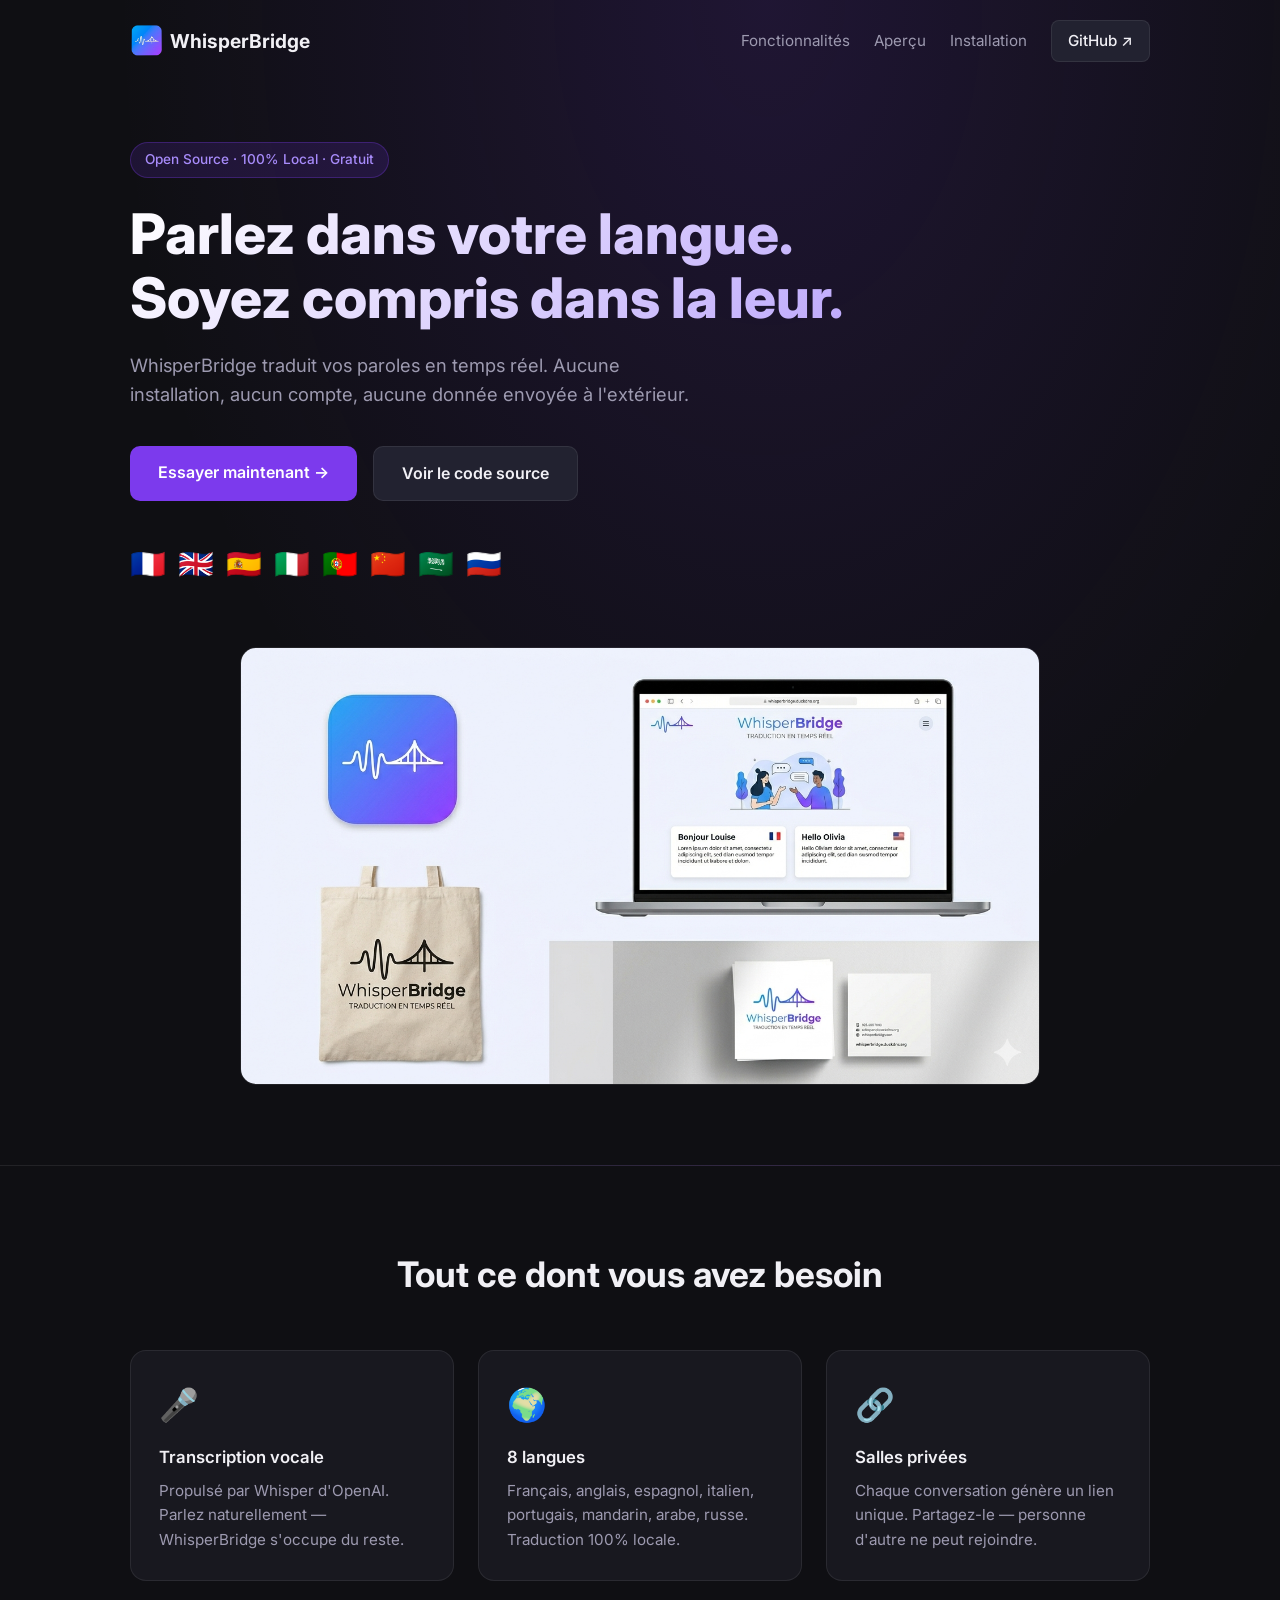
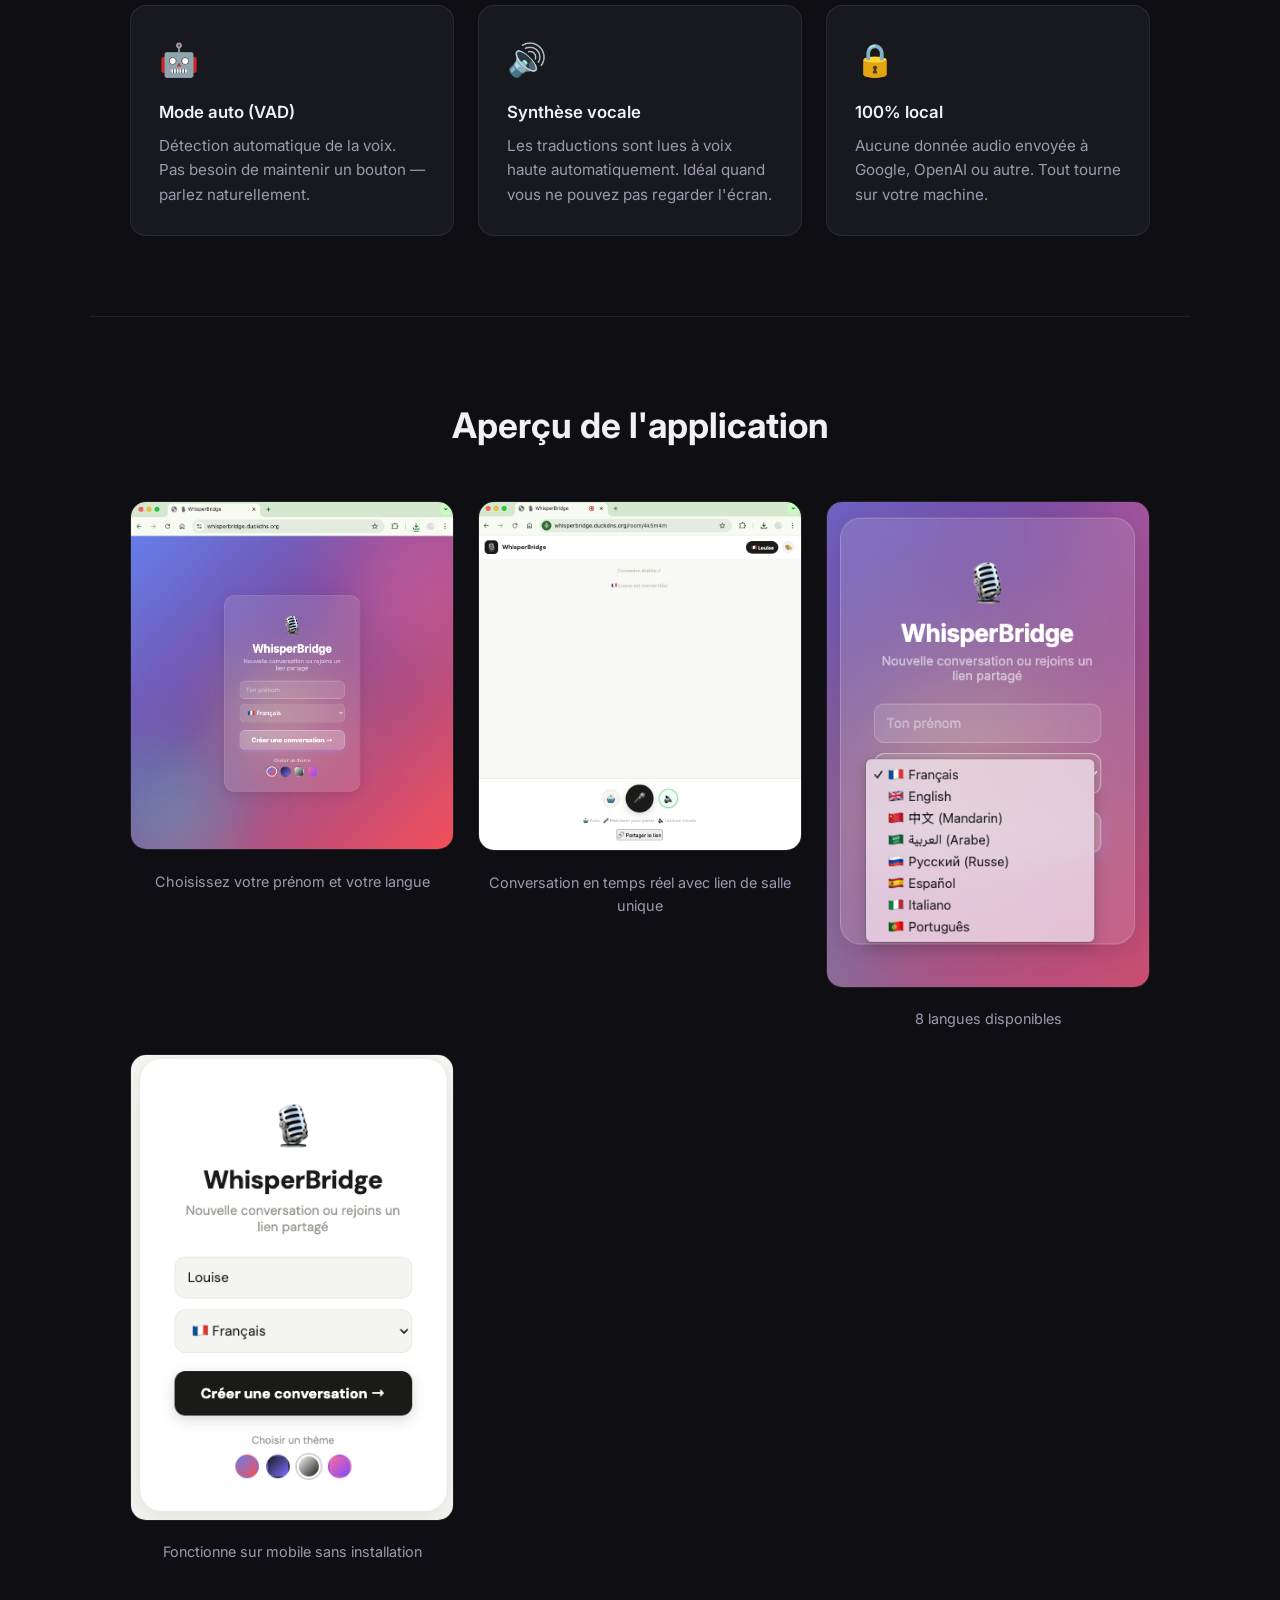
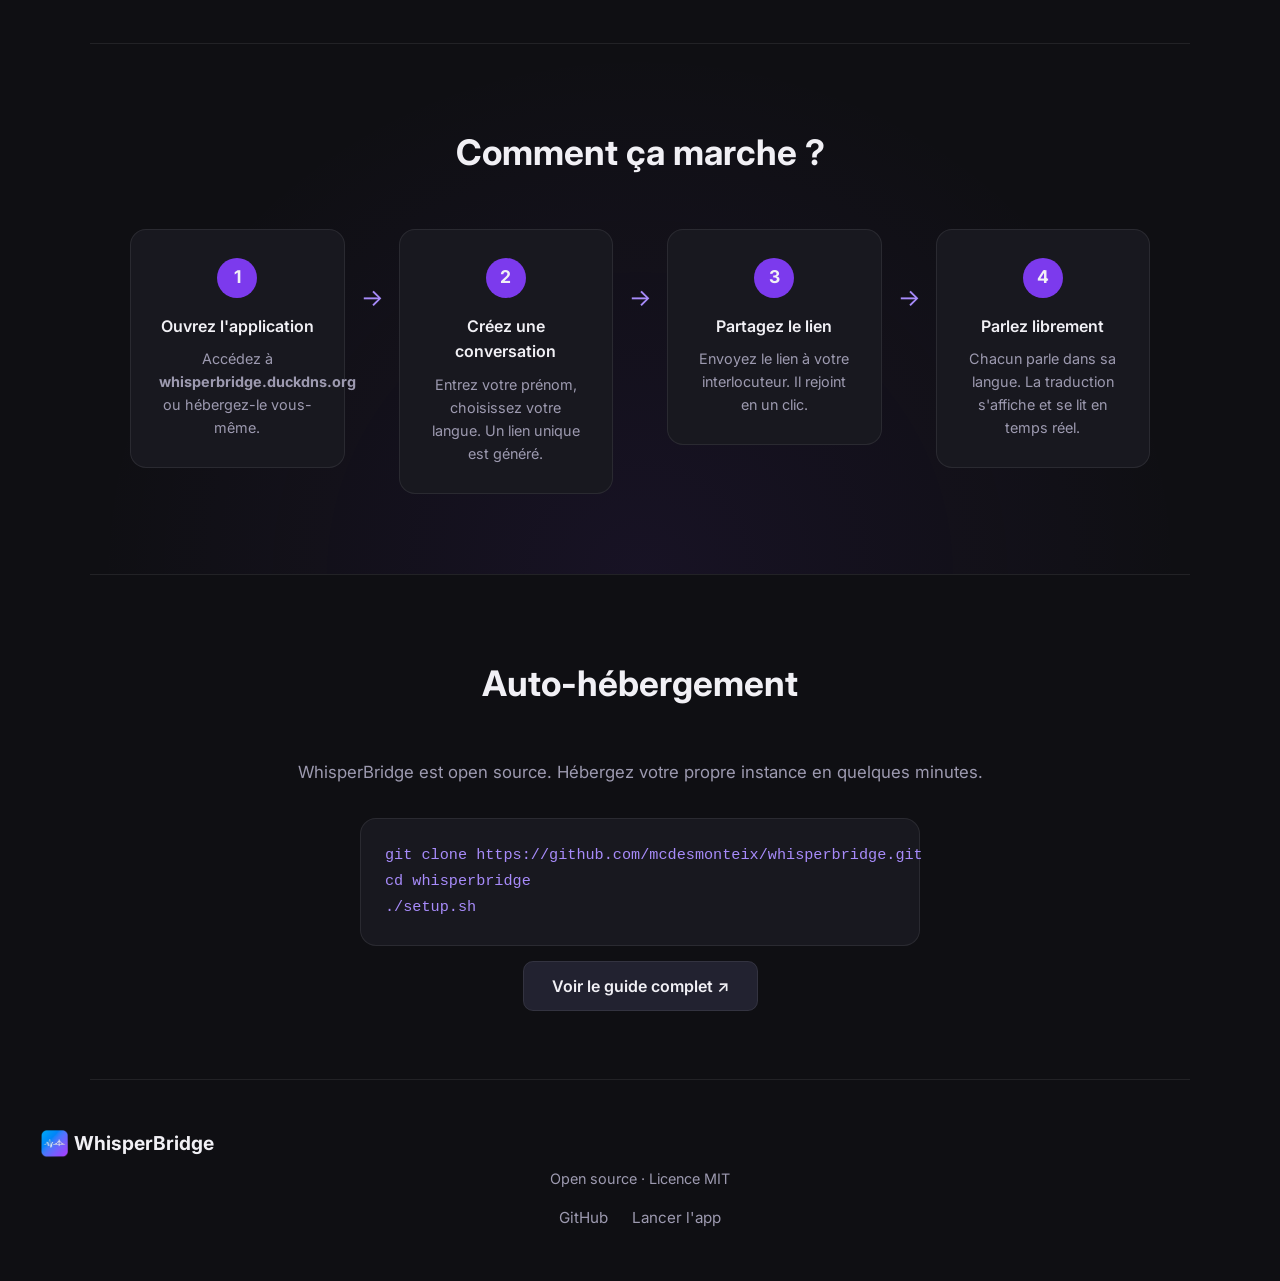
==== docs/index.html @ 3f063f28 "Met à jour le logo et les favicons avec les vrais visuels WhisperBridge Co-Authored-By: Claude Sonne" ====
<!DOCTYPE html>
<html lang="fr">
<head>
  <meta charset="UTF-8" />
  <meta name="viewport" content="width=device-width, initial-scale=1.0" />
  <title>WhisperBridge — Traduction vocale en temps réel</title>
  <link rel="icon" type="image/png" sizes="32x32" href="favicon_32x32.png" />
  <link rel="icon" type="image/png" sizes="16x16" href="favicon_16x16.png" />
  <meta name="description" content="Parlez dans votre langue, soyez compris dans la leur. Application de traduction vocale en temps réel, open source et 100% locale." />
  <link rel="preconnect" href="https://fonts.googleapis.com">
  <link href="https://fonts.googleapis.com/css2?family=Inter:wght@400;500;600;700;800&display=swap" rel="stylesheet">
  <link rel="stylesheet" href="style.css" />
</head>
<body>

  <!-- ── HERO ── -->
  <header class="hero">
    <nav>
      <div class="nav-logo"><img src="media/logo.png" alt="WhisperBridge" style="width:32px;height:32px;margin-right:8px;">WhisperBridge</div>
      <div class="nav-links">
        <a href="#features">Fonctionnalités</a>
        <a href="#screenshots">Aperçu</a>
        <a href="#install">Installation</a>
        <a href="https://github.com/mcdesmonteix/whisperbridge" target="_blank" class="btn-github">GitHub ↗</a>
      </div>
    </nav>

    <div class="hero-content">
      <div class="hero-badge">Open Source · 100% Local · Gratuit</div>
      <h1>Parlez dans votre langue.<br>Soyez compris dans la leur.</h1>
      <p class="hero-sub">WhisperBridge traduit vos paroles en temps réel. Aucune installation, aucun compte, aucune donnée envoyée à l'extérieur.</p>
      <div class="hero-actions">
        <a href="https://whisperbridge.duckdns.org" target="_blank" class="btn-primary">Essayer maintenant →</a>
        <a href="https://github.com/mcdesmonteix/whisperbridge" target="_blank" class="btn-secondary">Voir le code source</a>
      </div>
      <div class="hero-langs">
        <span>🇫🇷</span><span>🇬🇧</span><span>🇪🇸</span><span>🇮🇹</span>
        <span>🇵🇹</span><span>🇨🇳</span><span>🇸🇦</span><span>🇷🇺</span>
      </div>
    </div>

    <div class="hero-image">
      <img src="media/branding.png" alt="WhisperBridge en action" />
    </div>
  </header>

  <!-- ── FEATURES ── -->
  <section id="features" class="features">
    <h2>Tout ce dont vous avez besoin</h2>
    <div class="features-grid">
      <div class="feature-card">
        <div class="feature-icon">🎤</div>
        <h3>Transcription vocale</h3>
        <p>Propulsé par Whisper d'OpenAI. Parlez naturellement — WhisperBridge s'occupe du reste.</p>
      </div>
      <div class="feature-card">
        <div class="feature-icon">🌍</div>
        <h3>8 langues</h3>
        <p>Français, anglais, espagnol, italien, portugais, mandarin, arabe, russe. Traduction 100% locale.</p>
      </div>
      <div class="feature-card">
        <div class="feature-icon">🔗</div>
        <h3>Salles privées</h3>
        <p>Chaque conversation génère un lien unique. Partagez-le — personne d'autre ne peut rejoindre.</p>
      </div>
      <div class="feature-card">
        <div class="feature-icon">🤖</div>
        <h3>Mode auto (VAD)</h3>
        <p>Détection automatique de la voix. Pas besoin de maintenir un bouton — parlez naturellement.</p>
      </div>
      <div class="feature-card">
        <div class="feature-icon">🔊</div>
        <h3>Synthèse vocale</h3>
        <p>Les traductions sont lues à voix haute automatiquement. Idéal quand vous ne pouvez pas regarder l'écran.</p>
      </div>
      <div class="feature-card">
        <div class="feature-icon">🔒</div>
        <h3>100% local</h3>
        <p>Aucune donnée audio envoyée à Google, OpenAI ou autre. Tout tourne sur votre machine.</p>
      </div>
    </div>
  </section>

  <!-- ── SCREENSHOTS ── -->
  <section id="screenshots" class="screenshots">
    <h2>Aperçu de l'application</h2>
    <div class="screenshots-grid">
      <div class="screenshot-item">
        <img src="media/screenshot-login.png" alt="Écran de connexion" />
        <p>Choisissez votre prénom et votre langue</p>
      </div>
      <div class="screenshot-item">
        <img src="media/screenshot-chat.png" alt="Conversation en cours" />
        <p>Conversation en temps réel avec lien de salle unique</p>
      </div>
      <div class="screenshot-item">
        <img src="media/screenshot-languages.png" alt="Sélection de la langue" />
        <p>8 langues disponibles</p>
      </div>
      <div class="screenshot-item">
        <img src="media/screenshot-login-mobile.png" alt="Vue mobile" />
        <p>Fonctionne sur mobile sans installation</p>
      </div>
    </div>
  </section>

  <!-- ── HOW IT WORKS ── -->
  <section class="how">
    <h2>Comment ça marche ?</h2>
    <div class="steps">
      <div class="step">
        <div class="step-num">1</div>
        <h3>Ouvrez l'application</h3>
        <p>Accédez à <strong>whisperbridge.duckdns.org</strong> ou hébergez-le vous-même.</p>
      </div>
      <div class="step-arrow">→</div>
      <div class="step">
        <div class="step-num">2</div>
        <h3>Créez une conversation</h3>
        <p>Entrez votre prénom, choisissez votre langue. Un lien unique est généré.</p>
      </div>
      <div class="step-arrow">→</div>
      <div class="step">
        <div class="step-num">3</div>
        <h3>Partagez le lien</h3>
        <p>Envoyez le lien à votre interlocuteur. Il rejoint en un clic.</p>
      </div>
      <div class="step-arrow">→</div>
      <div class="step">
        <div class="step-num">4</div>
        <h3>Parlez librement</h3>
        <p>Chacun parle dans sa langue. La traduction s'affiche et se lit en temps réel.</p>
      </div>
    </div>
  </section>

  <!-- ── INSTALL ── -->
  <section id="install" class="install">
    <h2>Auto-hébergement</h2>
    <p class="install-sub">WhisperBridge est open source. Hébergez votre propre instance en quelques minutes.</p>
    <div class="code-block">
      <pre><code>git clone https://github.com/mcdesmonteix/whisperbridge.git
cd whisperbridge
./setup.sh</code></pre>
    </div>
    <a href="https://github.com/mcdesmonteix/whisperbridge#installation" target="_blank" class="btn-secondary">Voir le guide complet ↗</a>
  </section>

  <!-- ── FOOTER ── -->
  <footer class="footer">
    <div class="footer-logo"><img src="media/logo.png" alt="WhisperBridge" style="width:28px;height:28px;margin-right:6px;">WhisperBridge</div>
    <p>Open source · Licence MIT</p>
    <div class="footer-links">
      <a href="https://github.com/mcdesmonteix/whisperbridge" target="_blank">GitHub</a>
      <a href="https://whisperbridge.duckdns.org" target="_blank">Lancer l'app</a>
    </div>
  </footer>

  <script>
    // Animation au scroll
    const observer = new IntersectionObserver((entries) => {
      entries.forEach(e => { if (e.isIntersecting) e.target.classList.add('visible'); });
    }, { threshold: 0.1 });
    document.querySelectorAll('.feature-card, .screenshot-item, .step').forEach(el => observer.observe(el));
  </script>

</body>
</html>
---- docs/style.css ----
*, *::before, *::after { box-sizing: border-box; margin: 0; padding: 0; }

:root {
  --purple: #7c3aed;
  --purple-light: #a78bfa;
  --purple-dark: #5b21b6;
  --bg: #0f0f13;
  --bg2: #18181f;
  --bg3: #222230;
  --text: #f1f0f5;
  --text-muted: #9d9ab0;
  --border: rgba(255,255,255,0.08);
  --radius: 16px;
}

html { scroll-behavior: smooth; }

body {
  font-family: 'Inter', sans-serif;
  background: var(--bg);
  color: var(--text);
  line-height: 1.6;
}

/* ── NAV ── */
nav {
  display: flex;
  justify-content: space-between;
  align-items: center;
  padding: 20px 40px;
  max-width: 1100px;
  margin: 0 auto;
}

.nav-logo {
  display: flex;
  align-items: center;
  font-size: 1.2rem;
  font-weight: 700;
  color: var(--text);
}

.nav-links {
  display: flex;
  gap: 24px;
  align-items: center;
}

.nav-links a {
  color: var(--text-muted);
  text-decoration: none;
  font-size: 0.95rem;
  transition: color 0.2s;
}

.nav-links a:hover { color: var(--text); }

.btn-github {
  background: var(--bg3);
  color: var(--text) !important;
  padding: 8px 16px;
  border-radius: 8px;
  font-weight: 500;
  border: 1px solid var(--border);
  transition: background 0.2s !important;
}

.btn-github:hover { background: var(--bg2) !important; }

/* ── HERO ── */
.hero {
  background: radial-gradient(ellipse at 60% 0%, rgba(124,58,237,0.15) 0%, transparent 60%);
  border-bottom: 1px solid var(--border);
  padding-bottom: 80px;
}

.hero-content {
  max-width: 1100px;
  margin: 60px auto 0;
  padding: 0 40px;
}

.hero-badge {
  display: inline-block;
  background: rgba(124,58,237,0.15);
  border: 1px solid rgba(124,58,237,0.3);
  color: var(--purple-light);
  padding: 6px 14px;
  border-radius: 100px;
  font-size: 0.85rem;
  font-weight: 500;
  margin-bottom: 24px;
}

.hero h1 {
  font-size: clamp(2.2rem, 5vw, 3.5rem);
  font-weight: 800;
  line-height: 1.15;
  margin-bottom: 20px;
  background: linear-gradient(135deg, #fff 0%, var(--purple-light) 100%);
  -webkit-background-clip: text;
  -webkit-text-fill-color: transparent;
  background-clip: text;
}

.hero-sub {
  color: var(--text-muted);
  font-size: 1.15rem;
  max-width: 580px;
  margin-bottom: 36px;
}

.hero-actions {
  display: flex;
  gap: 16px;
  flex-wrap: wrap;
  margin-bottom: 40px;
}

.btn-primary {
  background: var(--purple);
  color: #fff;
  padding: 14px 28px;
  border-radius: 10px;
  font-weight: 600;
  font-size: 1rem;
  text-decoration: none;
  transition: background 0.2s, transform 0.1s;
}

.btn-primary:hover { background: var(--purple-dark); transform: translateY(-1px); }

.btn-secondary {
  background: var(--bg3);
  color: var(--text);
  padding: 14px 28px;
  border-radius: 10px;
  font-weight: 600;
  font-size: 1rem;
  text-decoration: none;
  border: 1px solid var(--border);
  transition: background 0.2s;
}

.btn-secondary:hover { background: var(--bg2); }

.hero-langs {
  display: flex;
  gap: 12px;
  font-size: 1.8rem;
}

.hero-image {
  max-width: 1100px;
  margin: 60px auto 0;
  padding: 0 40px;
}

.hero-image img {
  width: 100%;
  max-width: 800px;
  border-radius: var(--radius);
  border: 1px solid var(--border);
  display: block;
  margin: 0 auto;
}

/* ── SECTIONS ── */
section {
  max-width: 1100px;
  margin: 0 auto;
  padding: 80px 40px;
}

section h2 {
  font-size: clamp(1.6rem, 3vw, 2.2rem);
  font-weight: 700;
  text-align: center;
  margin-bottom: 48px;
}

/* ── FEATURES ── */
.features { border-bottom: 1px solid var(--border); }

.features-grid {
  display: grid;
  grid-template-columns: repeat(auto-fit, minmax(280px, 1fr));
  gap: 24px;
}

.feature-card {
  background: var(--bg2);
  border: 1px solid var(--border);
  border-radius: var(--radius);
  padding: 28px;
  opacity: 0;
  transform: translateY(20px);
  transition: opacity 0.4s, transform 0.4s;
}

.feature-card.visible { opacity: 1; transform: none; }
.feature-card:hover { border-color: rgba(124,58,237,0.3); }

.feature-icon { font-size: 2rem; margin-bottom: 14px; }

.feature-card h3 {
  font-size: 1.05rem;
  font-weight: 600;
  margin-bottom: 8px;
}

.feature-card p { color: var(--text-muted); font-size: 0.95rem; }

/* ── SCREENSHOTS ── */
.screenshots { background: var(--bg); border-bottom: 1px solid var(--border); }

.screenshots-grid {
  display: grid;
  grid-template-columns: repeat(auto-fit, minmax(240px, 1fr));
  gap: 24px;
}

.screenshot-item {
  text-align: center;
  opacity: 0;
  transform: translateY(20px);
  transition: opacity 0.4s, transform 0.4s;
}

.screenshot-item.visible { opacity: 1; transform: none; }

.screenshot-item img {
  width: 100%;
  border-radius: var(--radius);
  border: 1px solid var(--border);
  margin-bottom: 12px;
}

.screenshot-item p { color: var(--text-muted); font-size: 0.9rem; }

/* ── HOW IT WORKS ── */
.how {
  border-bottom: 1px solid var(--border);
  background: radial-gradient(ellipse at 50% 100%, rgba(124,58,237,0.08) 0%, transparent 70%);
}

.steps {
  display: flex;
  align-items: flex-start;
  gap: 16px;
  flex-wrap: wrap;
  justify-content: center;
}

.step {
  background: var(--bg2);
  border: 1px solid var(--border);
  border-radius: var(--radius);
  padding: 28px;
  flex: 1;
  min-width: 200px;
  max-width: 220px;
  text-align: center;
  opacity: 0;
  transform: translateY(20px);
  transition: opacity 0.4s, transform 0.4s;
}

.step.visible { opacity: 1; transform: none; }

.step-num {
  width: 40px;
  height: 40px;
  background: var(--purple);
  border-radius: 50%;
  display: flex;
  align-items: center;
  justify-content: center;
  font-weight: 700;
  font-size: 1.1rem;
  margin: 0 auto 16px;
}

.step h3 { font-size: 1rem; font-weight: 600; margin-bottom: 8px; }
.step p { color: var(--text-muted); font-size: 0.9rem; }

.step-arrow {
  font-size: 1.5rem;
  color: var(--purple-light);
  padding-top: 50px;
  flex-shrink: 0;
}

/* ── INSTALL ── */
.install {
  text-align: center;
  border-bottom: 1px solid var(--border);
}

.install-sub {
  color: var(--text-muted);
  margin-bottom: 32px;
  font-size: 1.05rem;
}

.code-block {
  background: var(--bg2);
  border: 1px solid var(--border);
  border-radius: var(--radius);
  padding: 24px;
  max-width: 560px;
  margin: 0 auto 28px;
  text-align: left;
}

.code-block pre { font-family: 'Courier New', monospace; font-size: 0.95rem; line-height: 1.7; }
.code-block code { color: var(--purple-light); }

/* ── FOOTER ── */
.footer {
  text-align: center;
  padding: 48px 40px;
  color: var(--text-muted);
}

.footer-logo {
  display: flex;
  align-items: center;
  font-size: 1.2rem;
  font-weight: 700;
  color: var(--text);
  margin-bottom: 8px;
}

.footer p { margin-bottom: 16px; font-size: 0.9rem; }

.footer-links {
  display: flex;
  gap: 24px;
  justify-content: center;
}

.footer-links a {
  color: var(--text-muted);
  text-decoration: none;
  font-size: 0.95rem;
  transition: color 0.2s;
}

.footer-links a:hover { color: var(--text); }

/* ── RESPONSIVE ── */
@media (max-width: 640px) {
  nav { padding: 16px 20px; }
  .nav-links a:not(.btn-github) { display: none; }
  .hero-content, .hero-image { padding: 0 20px; }
  section { padding: 60px 20px; }
  .step-arrow { display: none; }
  .step { max-width: 100%; }
}
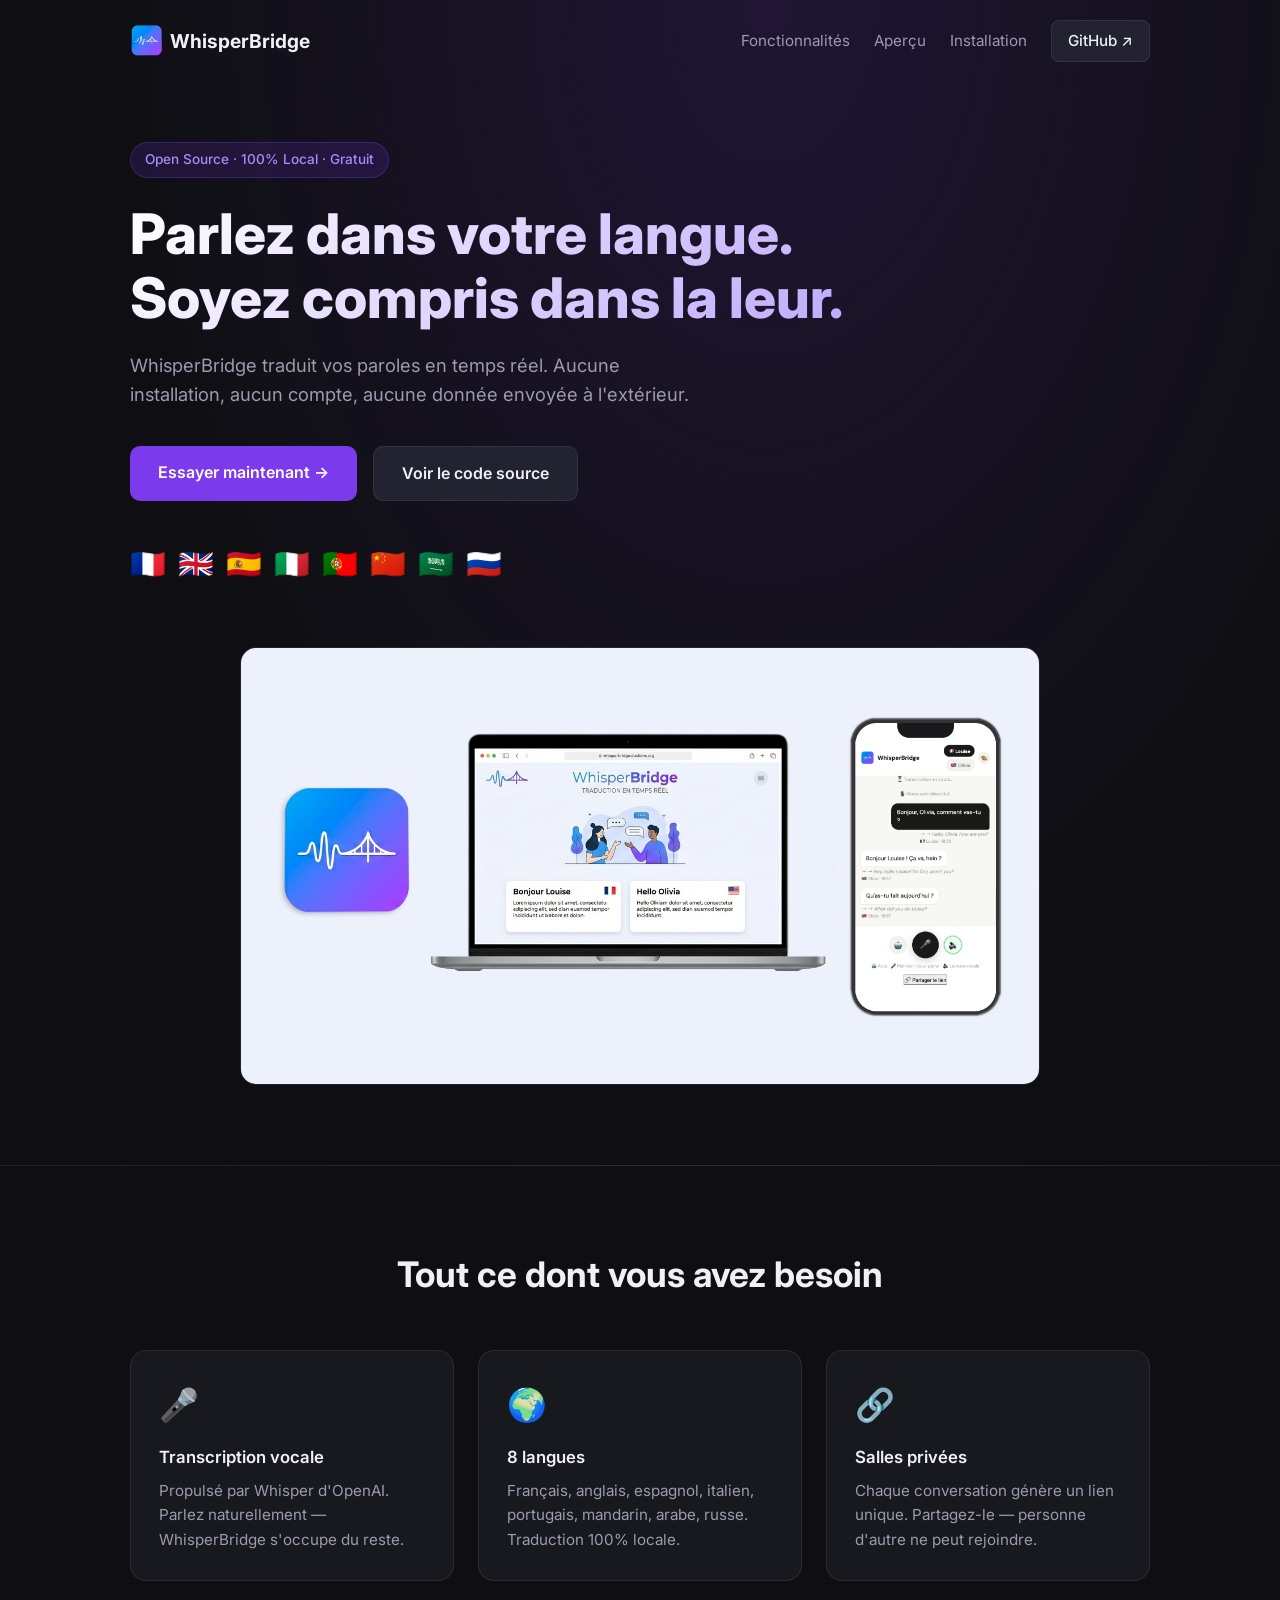
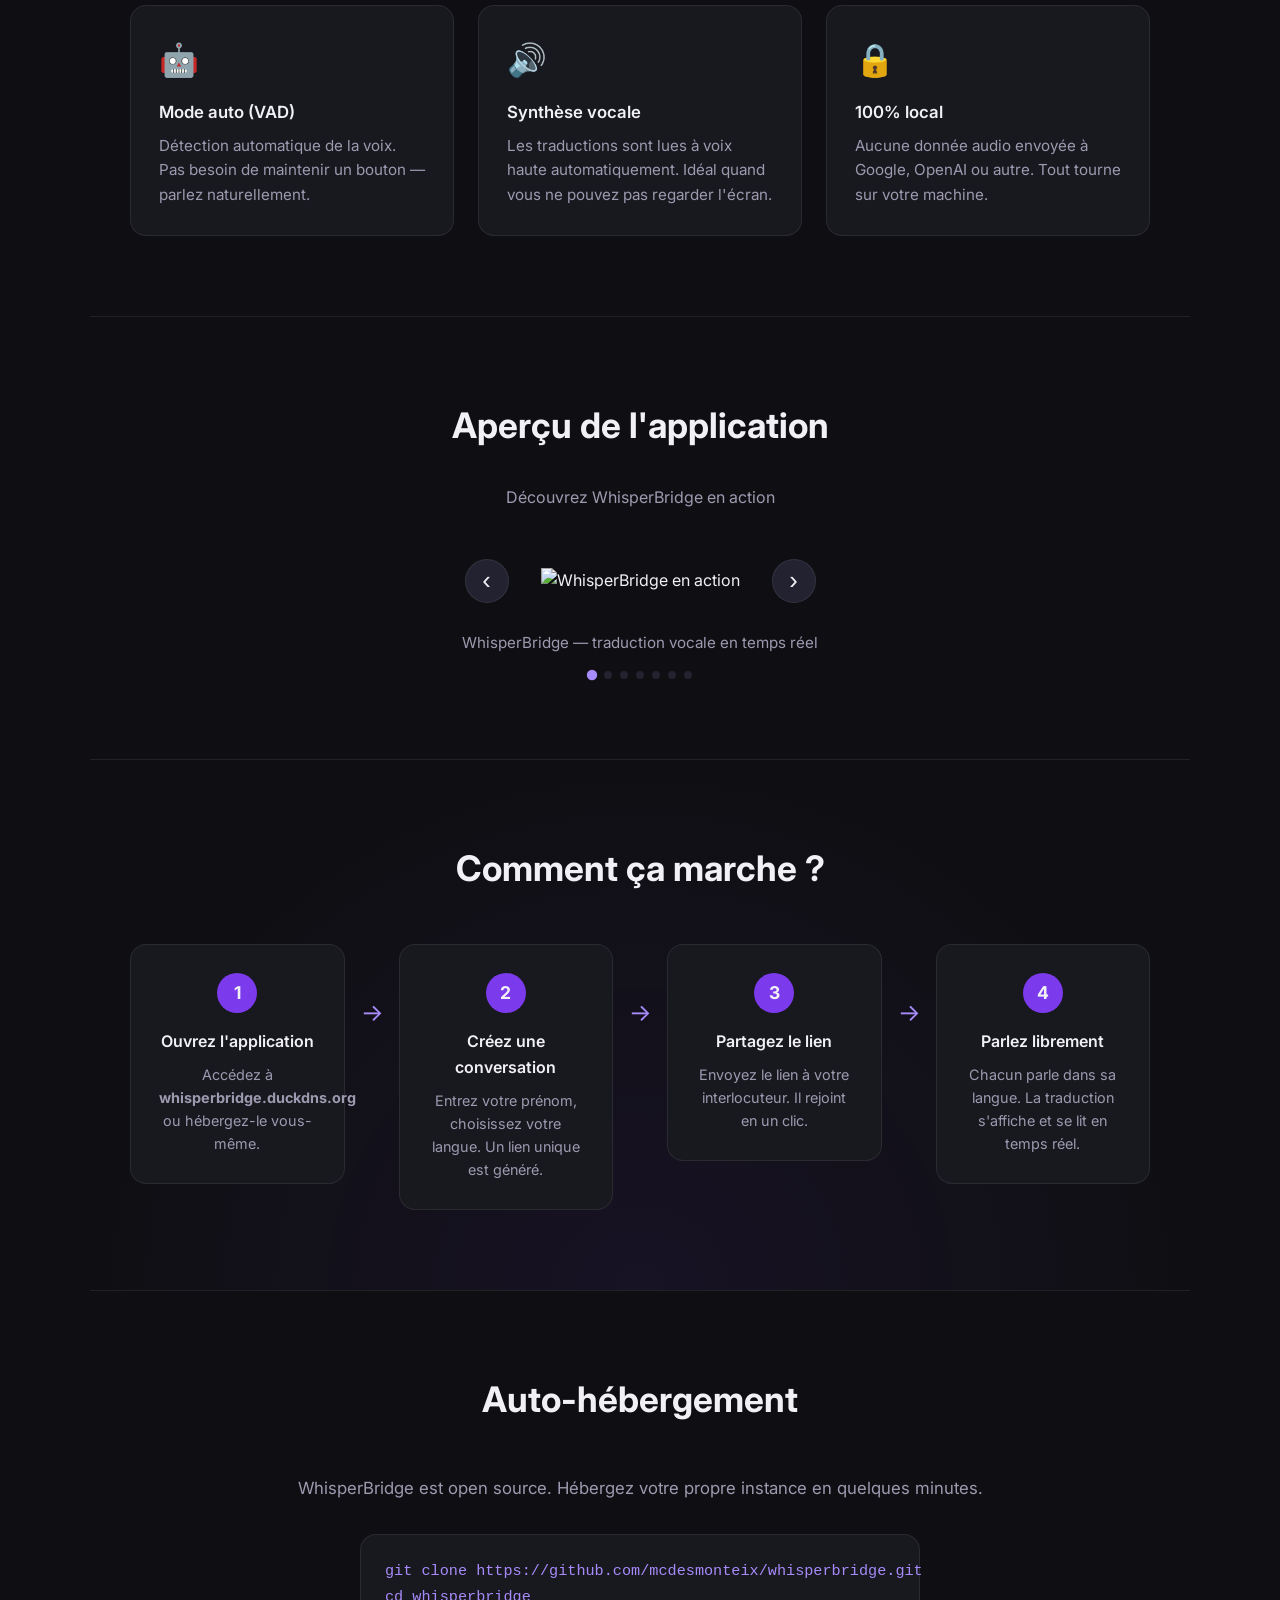
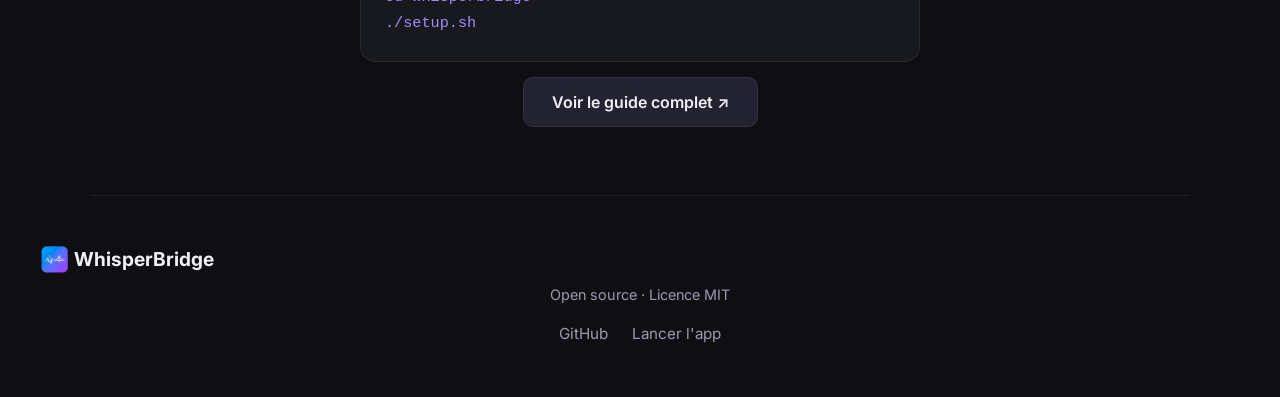
==== commit fe9ea7d0: "Ajoute l'écran de connexion minimaliste en anglais dans le carrousel Co-Authored-By: Claude Sonnet 4" ====
--- a/docs/index.html
+++ b/docs/index.html
@@ -5,7 +5,6 @@
   <meta name="viewport" content="width=device-width, initial-scale=1.0" />
   <title>WhisperBridge — Traduction vocale en temps réel</title>
   <link rel="icon" type="image/png" sizes="32x32" href="favicon_32x32.png" />
-  <link rel="icon" type="image/png" sizes="16x16" href="favicon_16x16.png" />
   <meta name="description" content="Parlez dans votre langue, soyez compris dans la leur. Application de traduction vocale en temps réel, open source et 100% locale." />
   <link rel="preconnect" href="https://fonts.googleapis.com">
   <link href="https://fonts.googleapis.com/css2?family=Inter:wght@400;500;600;700;800&display=swap" rel="stylesheet">
@@ -84,23 +83,51 @@
   <!-- ── SCREENSHOTS ── -->
   <section id="screenshots" class="screenshots">
     <h2>Aperçu de l'application</h2>
-    <div class="screenshots-grid">
-      <div class="screenshot-item">
-        <img src="media/screenshot-login.png" alt="Écran de connexion" />
-        <p>Choisissez votre prénom et votre langue</p>
-      </div>
-      <div class="screenshot-item">
-        <img src="media/screenshot-chat.png" alt="Conversation en cours" />
-        <p>Conversation en temps réel avec lien de salle unique</p>
-      </div>
-      <div class="screenshot-item">
-        <img src="media/screenshot-languages.png" alt="Sélection de la langue" />
-        <p>8 langues disponibles</p>
-      </div>
-      <div class="screenshot-item">
-        <img src="media/screenshot-login-mobile.png" alt="Vue mobile" />
-        <p>Fonctionne sur mobile sans installation</p>
-      </div>
+    <p class="screenshots-sub">Découvrez WhisperBridge en action</p>
+
+    <div class="carousel-wrapper">
+      <button class="carousel-arrow carousel-prev" aria-label="Précédent">&#8249;</button>
+
+      <div class="carousel-viewer">
+        <!-- Slide 0 : image hero plein format -->
+        <div class="slide-hero" id="slideHero">
+          <img src="media/screenshots/00-branding.png" alt="WhisperBridge en action" />
+        </div>
+
+        <!-- Slides 1-5 : mockup iPhone -->
+        <div class="iphone-mockup" id="phoneMockup" style="display:none">
+          <div class="iphone-frame">
+            <div class="iphone-notch"></div>
+            <div class="iphone-screen">
+              <div class="iphone-slides" id="carouselSlides">
+                <img src="media/screenshots/00-login.png"      alt="Écran d'accueil" />
+                <img src="media/screenshots/01-connexion.png"  alt="Connexion" />
+                <img src="media/screenshots/02-participants.png" alt="Participants connectés" />
+                <img src="media/screenshots/03-mode-auto.png"  alt="Mode automatique" />
+                <img src="media/screenshots/04-recording.png"  alt="Enregistrement en cours" />
+                <img src="media/screenshots/05-conversation.png" alt="Conversation traduite" />
+              </div>
+            </div>
+            <div class="iphone-home-bar"></div>
+          </div>
+        </div>
+      </div>
+
+      <button class="carousel-arrow carousel-next" aria-label="Suivant">&#8250;</button>
+    </div>
+
+    <!-- Caption -->
+    <p class="carousel-caption" id="carouselCaption">WhisperBridge — traduction vocale en temps réel</p>
+
+    <!-- Dots -->
+    <div class="carousel-dots" id="carouselDots">
+      <button class="dot active" data-index="0"></button>
+      <button class="dot" data-index="1"></button>
+      <button class="dot" data-index="2"></button>
+      <button class="dot" data-index="3"></button>
+      <button class="dot" data-index="4"></button>
+      <button class="dot" data-index="5"></button>
+      <button class="dot" data-index="6"></button>
     </div>
   </section>
 
@@ -161,7 +188,64 @@
     const observer = new IntersectionObserver((entries) => {
       entries.forEach(e => { if (e.isIntersecting) e.target.classList.add('visible'); });
     }, { threshold: 0.1 });
-    document.querySelectorAll('.feature-card, .screenshot-item, .step').forEach(el => observer.observe(el));
+    document.querySelectorAll('.feature-card, .step').forEach(el => observer.observe(el));
+
+    // Carrousel
+    const captions = [
+      "WhisperBridge — traduction vocale en temps réel",
+      "Une interface épurée, prête en un instant",
+      "Connexion en un clic, sans compte",
+      "Vos interlocuteurs apparaissent en temps réel",
+      "Mode auto — parlez naturellement, WhisperBridge écoute",
+      "Enregistrement en cours, traduction imminente",
+      "Chaque message traduit instantanément dans les deux langues"
+    ];
+    const TOTAL = captions.length;
+    const PHONE_SLIDES = TOTAL - 1; // 6 slides dans le téléphone
+
+    let current = 0;
+    let autoTimer;
+    const phoneSlides  = document.getElementById('carouselSlides');
+    const slideHero    = document.getElementById('slideHero');
+    const phoneMockup  = document.getElementById('phoneMockup');
+    const caption      = document.getElementById('carouselCaption');
+    const dots         = document.querySelectorAll('.dot');
+
+    function goTo(n) {
+      current = (n + TOTAL) % TOTAL;
+      caption.textContent = captions[current];
+      dots.forEach((d, i) => d.classList.toggle('active', i === current));
+
+      if (current === 0) {
+        slideHero.style.display  = 'block';
+        phoneMockup.style.display = 'none';
+      } else {
+        slideHero.style.display  = 'none';
+        phoneMockup.style.display = 'block';
+        // Décale au bon slide dans le téléphone (index 1→0, 2→1, …)
+        phoneSlides.style.transform = `translateX(-${(current - 1) * (100 / PHONE_SLIDES)}%)`;
+      }
+    }
+
+    function startAuto() {
+      clearInterval(autoTimer);
+      autoTimer = setInterval(() => goTo(current + 1), 4000);
+    }
+
+    document.querySelector('.carousel-prev').addEventListener('click', () => { goTo(current - 1); startAuto(); });
+    document.querySelector('.carousel-next').addEventListener('click', () => { goTo(current + 1); startAuto(); });
+    dots.forEach(d => d.addEventListener('click', () => { goTo(+d.dataset.index); startAuto(); }));
+
+    // Swipe tactile
+    let touchStartX = 0;
+    const viewer = document.querySelector('.carousel-viewer');
+    viewer.addEventListener('touchstart', e => { touchStartX = e.touches[0].clientX; }, { passive: true });
+    viewer.addEventListener('touchend',   e => {
+      const dx = e.changedTouches[0].clientX - touchStartX;
+      if (Math.abs(dx) > 40) { goTo(current + (dx < 0 ? 1 : -1)); startAuto(); }
+    });
+
+    startAuto();
   </script>
 
 </body>
--- a/docs/style.css
+++ b/docs/style.css
@@ -212,31 +212,150 @@
 .feature-card p { color: var(--text-muted); font-size: 0.95rem; }
 
 /* ── SCREENSHOTS ── */
-.screenshots { background: var(--bg); border-bottom: 1px solid var(--border); }
-
-.screenshots-grid {
-  display: grid;
-  grid-template-columns: repeat(auto-fit, minmax(240px, 1fr));
-  gap: 24px;
-}
-
-.screenshot-item {
+.screenshots {
+  background: var(--bg);
+  border-bottom: 1px solid var(--border);
   text-align: center;
-  opacity: 0;
-  transform: translateY(20px);
-  transition: opacity 0.4s, transform 0.4s;
-}
-
-.screenshot-item.visible { opacity: 1; transform: none; }
-
-.screenshot-item img {
-  width: 100%;
-  border-radius: var(--radius);
-  border: 1px solid var(--border);
-  margin-bottom: 12px;
-}
-
-.screenshot-item p { color: var(--text-muted); font-size: 0.9rem; }
+}
+
+.screenshots-sub {
+  color: var(--text-muted);
+  margin-top: -16px;
+  margin-bottom: 48px;
+  font-size: 1rem;
+}
+
+/* Carrousel wrapper */
+.carousel-wrapper {
+  display: flex;
+  align-items: center;
+  justify-content: center;
+  gap: 32px;
+  position: relative;
+}
+
+/* Flèches */
+.carousel-arrow {
+  background: var(--bg3);
+  border: 1px solid var(--border);
+  color: var(--text);
+  border-radius: 50%;
+  width: 44px;
+  height: 44px;
+  font-size: 1.6rem;
+  line-height: 1;
+  cursor: pointer;
+  transition: background 0.2s, transform 0.15s;
+  flex-shrink: 0;
+}
+.carousel-arrow:hover { background: var(--purple); transform: scale(1.1); }
+
+/* Mockup iPhone */
+.iphone-mockup { position: relative; }
+
+.iphone-frame {
+  width: 260px;
+  height: 520px;
+  background: #1a1a1e;
+  border-radius: 44px;
+  border: 6px solid #3a3a3e;
+  position: relative;
+  overflow: hidden;
+  box-shadow:
+    0 0 0 1px #555,
+    0 30px 80px rgba(0,0,0,0.7),
+    inset 0 1px 0 rgba(255,255,255,0.12);
+}
+
+/* Encoche */
+.iphone-notch {
+  position: absolute;
+  top: 0;
+  left: 50%;
+  transform: translateX(-50%);
+  width: 100px;
+  height: 26px;
+  background: #1a1a1e;
+  border-radius: 0 0 20px 20px;
+  z-index: 10;
+}
+
+/* Barre home */
+.iphone-home-bar {
+  position: absolute;
+  bottom: 8px;
+  left: 50%;
+  transform: translateX(-50%);
+  width: 80px;
+  height: 4px;
+  background: rgba(255,255,255,0.3);
+  border-radius: 2px;
+  z-index: 10;
+}
+
+/* Écran */
+.iphone-screen {
+  position: absolute;
+  inset: 0;
+  overflow: hidden;
+  border-radius: 38px;
+  background: #fff;
+  padding: 32px 0 24px;
+}
+
+/* Slides */
+.iphone-slides {
+  display: flex;
+  width: 500%; /* 5 slides */
+  height: 100%;
+  transition: transform 0.45s cubic-bezier(0.4, 0, 0.2, 1);
+}
+
+.iphone-slides img {
+  width: 20%; /* 1/5 de 500% */
+  height: 100%;
+  object-fit: contain;
+  object-position: top;
+  flex-shrink: 0;
+}
+
+/* Caption */
+.carousel-caption {
+  margin-top: 28px;
+  color: var(--text-muted);
+  font-size: 0.95rem;
+  min-height: 1.4em;
+  transition: opacity 0.3s;
+}
+
+/* Dots */
+.carousel-dots {
+  display: flex;
+  justify-content: center;
+  gap: 8px;
+  margin-top: 16px;
+}
+
+.dot {
+  width: 8px;
+  height: 8px;
+  border-radius: 50%;
+  border: none;
+  background: var(--bg3);
+  cursor: pointer;
+  transition: background 0.2s, transform 0.2s;
+  padding: 0;
+}
+
+.dot.active {
+  background: var(--purple-light);
+  transform: scale(1.3);
+}
+
+@media (max-width: 600px) {
+  .carousel-arrow { display: none; }
+  .iphone-frame { width: 220px; height: 440px; }
+}
 
 /* ── HOW IT WORKS ── */
 .how {
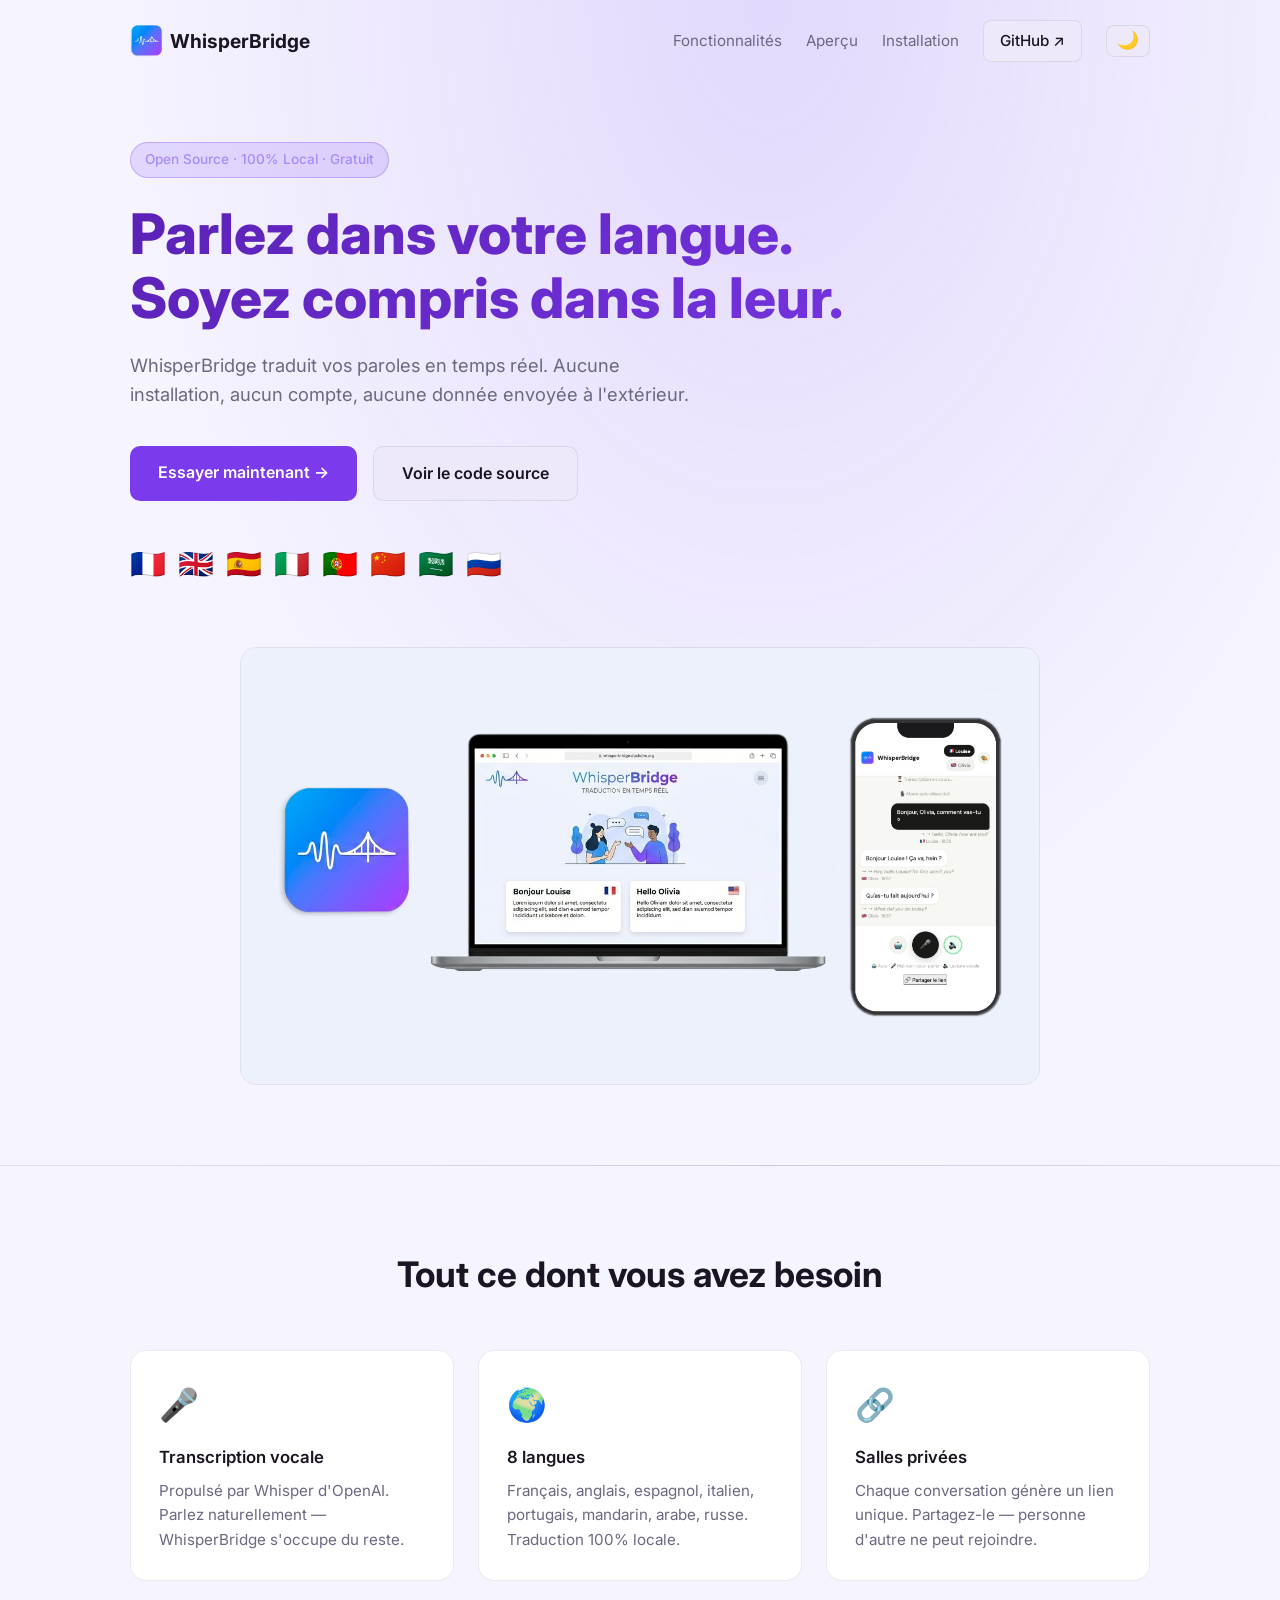
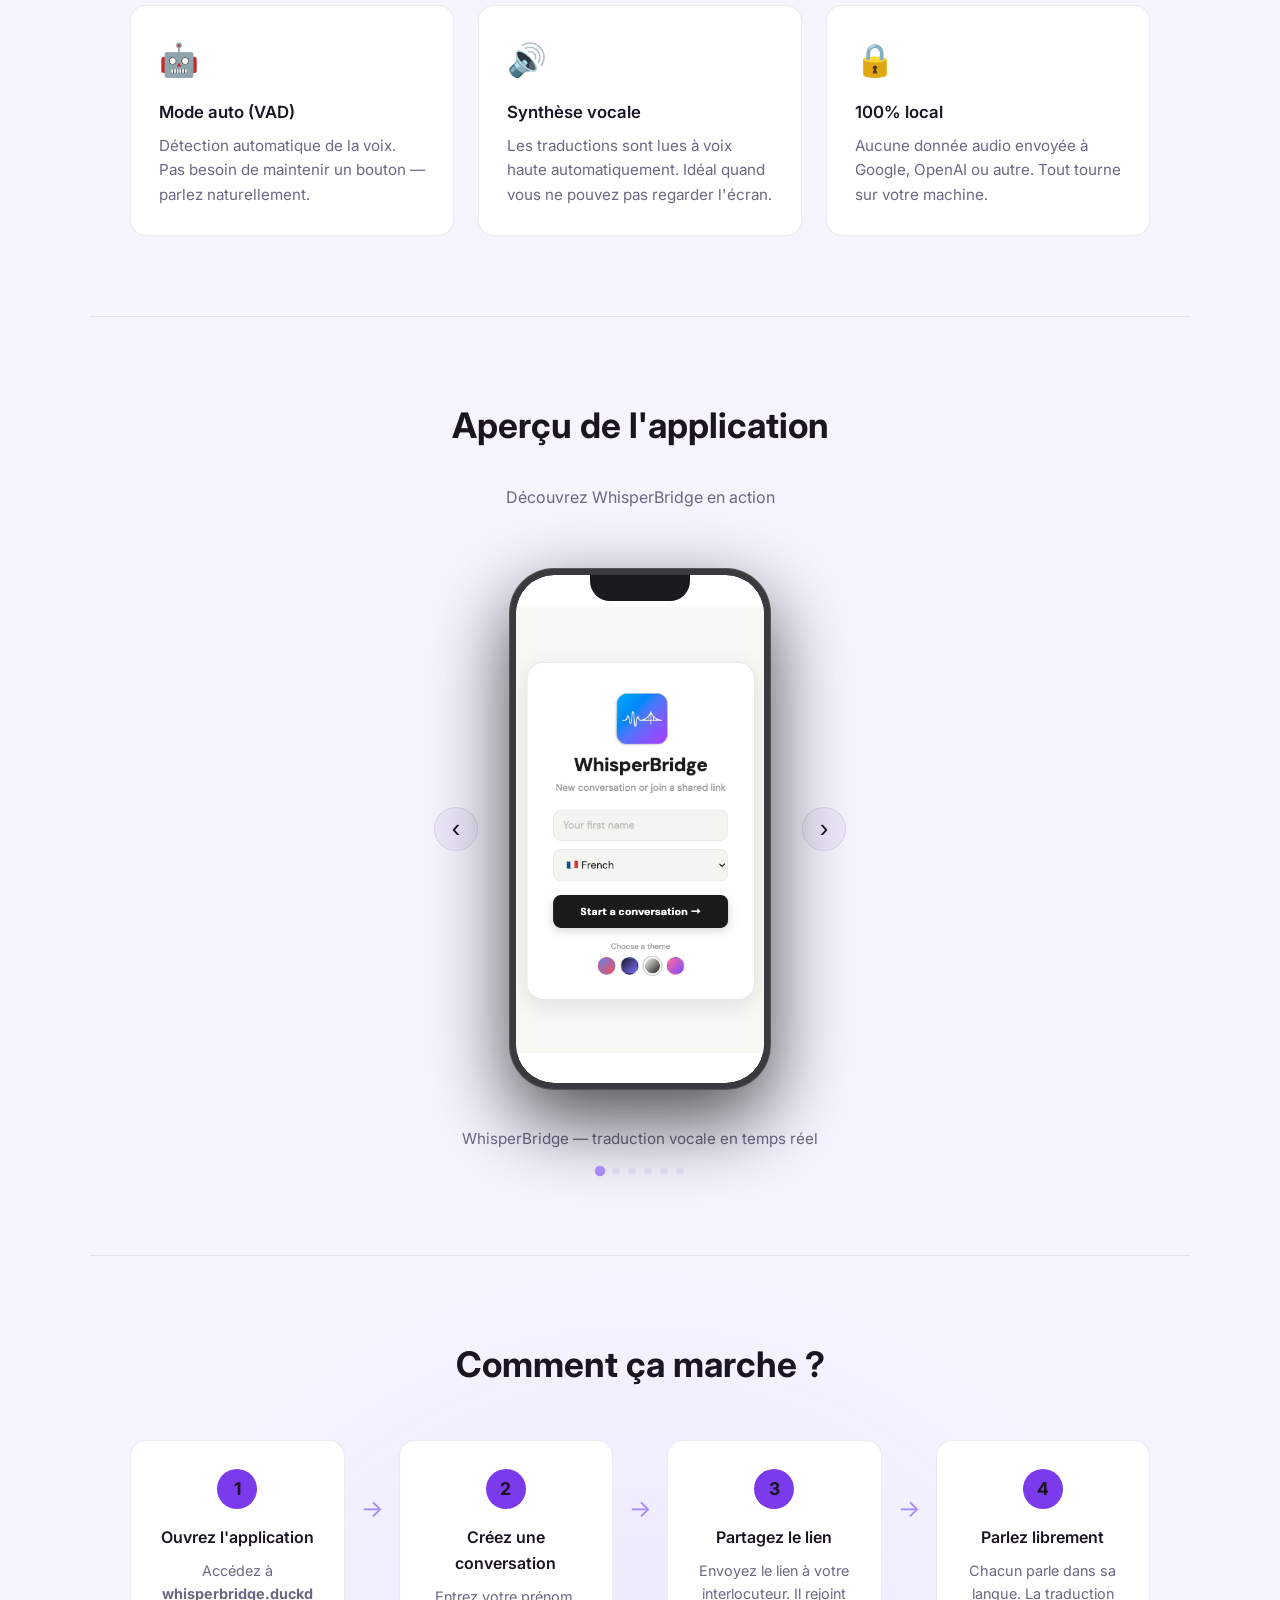
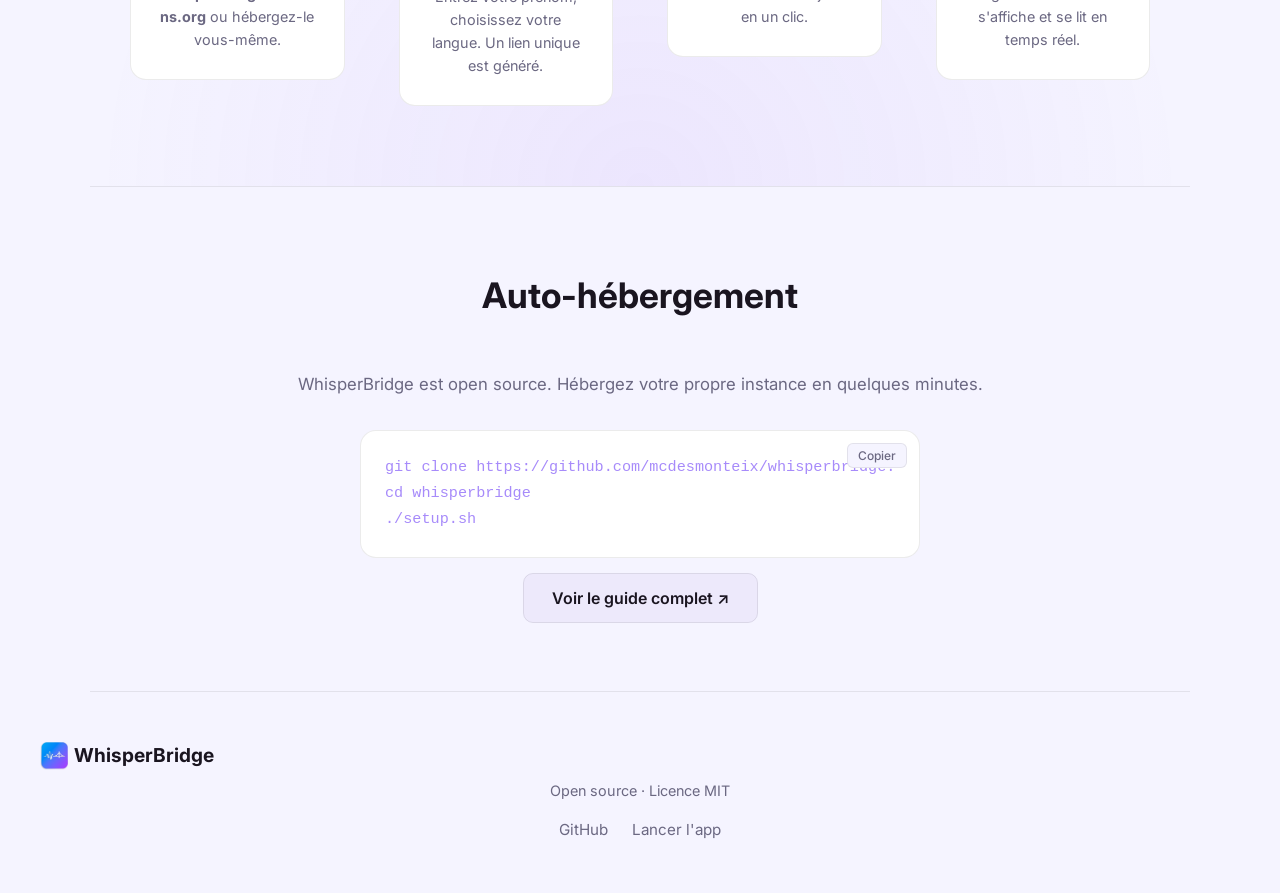
==== commit d9762866: "Fix débordement URL dans steps et ajoute bouton copier sur le bloc code Co-Authored-By: Claude Sonne" ====
--- a/docs/index.html
+++ b/docs/index.html
@@ -21,6 +21,7 @@
         <a href="#screenshots">Aperçu</a>
         <a href="#install">Installation</a>
         <a href="https://github.com/mcdesmonteix/whisperbridge" target="_blank" class="btn-github">GitHub ↗</a>
+        <button class="btn-theme-toggle" id="themeToggle" title="Changer de thème" aria-label="Changer de thème">🌙</button>
       </div>
     </nav>
 
@@ -89,13 +90,8 @@
       <button class="carousel-arrow carousel-prev" aria-label="Précédent">&#8249;</button>
 
       <div class="carousel-viewer">
-        <!-- Slide 0 : image hero plein format -->
-        <div class="slide-hero" id="slideHero">
-          <img src="media/screenshots/00-branding.png" alt="WhisperBridge en action" />
-        </div>
-
-        <!-- Slides 1-5 : mockup iPhone -->
-        <div class="iphone-mockup" id="phoneMockup" style="display:none">
+        <!-- Mockup iPhone -->
+        <div class="iphone-mockup" id="phoneMockup">
           <div class="iphone-frame">
             <div class="iphone-notch"></div>
             <div class="iphone-screen">
@@ -127,7 +123,6 @@
       <button class="dot" data-index="3"></button>
       <button class="dot" data-index="4"></button>
       <button class="dot" data-index="5"></button>
-      <button class="dot" data-index="6"></button>
     </div>
   </section>
 
@@ -166,6 +161,7 @@
     <h2>Auto-hébergement</h2>
     <p class="install-sub">WhisperBridge est open source. Hébergez votre propre instance en quelques minutes.</p>
     <div class="code-block">
+      <button class="code-copy-btn" onclick="copyCode(this)">Copier</button>
       <pre><code>git clone https://github.com/mcdesmonteix/whisperbridge.git
 cd whisperbridge
 ./setup.sh</code></pre>
@@ -184,6 +180,35 @@
   </footer>
 
   <script>
+    // Copier bloc de code
+    function copyCode(btn) {
+      const code = btn.closest('.code-block').querySelector('code').innerText;
+      navigator.clipboard.writeText(code).then(() => {
+        btn.textContent = '✓ Copié !';
+        btn.classList.add('copied');
+        setTimeout(() => { btn.textContent = 'Copier'; btn.classList.remove('copied'); }, 2000);
+      });
+    }
+
+    // Mode clair / sombre
+    const toggle = document.getElementById('themeToggle');
+    const html   = document.documentElement;
+
+    function applyTheme(theme) {
+      html.dataset.theme = theme;
+      toggle.textContent = theme === 'light' ? '🌙' : '☀️';
+      localStorage.setItem('wb-theme', theme);
+    }
+
+    // Applique la préférence sauvegardée, ou celle du système
+    const saved = localStorage.getItem('wb-theme');
+    const preferred = window.matchMedia('(prefers-color-scheme: light)').matches ? 'light' : 'dark';
+    applyTheme(saved || preferred);
+
+    toggle.addEventListener('click', () => {
+      applyTheme(html.dataset.theme === 'light' ? 'dark' : 'light');
+    });
+
     // Animation au scroll
     const observer = new IntersectionObserver((entries) => {
       entries.forEach(e => { if (e.isIntersecting) e.target.classList.add('visible'); });
@@ -192,7 +217,6 @@
 
     // Carrousel
     const captions = [
-      "WhisperBridge — traduction vocale en temps réel",
       "Une interface épurée, prête en un instant",
       "Connexion en un clic, sans compte",
       "Vos interlocuteurs apparaissent en temps réel",
@@ -201,30 +225,19 @@
       "Chaque message traduit instantanément dans les deux langues"
     ];
     const TOTAL = captions.length;
-    const PHONE_SLIDES = TOTAL - 1; // 6 slides dans le téléphone
+    const PHONE_SLIDES = TOTAL;
 
     let current = 0;
     let autoTimer;
-    const phoneSlides  = document.getElementById('carouselSlides');
-    const slideHero    = document.getElementById('slideHero');
-    const phoneMockup  = document.getElementById('phoneMockup');
-    const caption      = document.getElementById('carouselCaption');
-    const dots         = document.querySelectorAll('.dot');
+    const phoneSlides = document.getElementById('carouselSlides');
+    const caption     = document.getElementById('carouselCaption');
+    const dots        = document.querySelectorAll('.dot');
 
     function goTo(n) {
       current = (n + TOTAL) % TOTAL;
       caption.textContent = captions[current];
       dots.forEach((d, i) => d.classList.toggle('active', i === current));
-
-      if (current === 0) {
-        slideHero.style.display  = 'block';
-        phoneMockup.style.display = 'none';
-      } else {
-        slideHero.style.display  = 'none';
-        phoneMockup.style.display = 'block';
-        // Décale au bon slide dans le téléphone (index 1→0, 2→1, …)
-        phoneSlides.style.transform = `translateX(-${(current - 1) * (100 / PHONE_SLIDES)}%)`;
-      }
+      phoneSlides.style.transform = `translateX(-${current * (100 / PHONE_SLIDES)}%)`;
     }
 
     function startAuto() {
--- a/docs/style.css
+++ b/docs/style.css
@@ -13,6 +13,15 @@
   --radius: 16px;
 }
 
+html[data-theme="light"] {
+  --bg: #f5f4ff;
+  --bg2: #ffffff;
+  --bg3: #ede9fb;
+  --text: #1a1520;
+  --text-muted: #6b6882;
+  --border: rgba(0,0,0,0.08);
+}
+
 html { scroll-behavior: smooth; }
 
 body {
@@ -20,7 +29,29 @@
   background: var(--bg);
   color: var(--text);
   line-height: 1.6;
-}
+  transition: background 0.3s, color 0.3s;
+}
+
+/* Hero h1 gradient — adapté au mode clair */
+html[data-theme="light"] .hero h1 {
+  background: linear-gradient(135deg, var(--purple-dark) 0%, var(--purple) 100%);
+  -webkit-background-clip: text;
+  -webkit-text-fill-color: transparent;
+  background-clip: text;
+}
+
+/* Bouton toggle thème */
+.btn-theme-toggle {
+  background: var(--bg3);
+  border: 1px solid var(--border);
+  border-radius: 8px;
+  padding: 6px 10px;
+  font-size: 1.1rem;
+  cursor: pointer;
+  line-height: 1;
+  transition: background 0.2s, transform 0.15s;
+}
+.btn-theme-toggle:hover { transform: scale(1.1); }
 
 /* ── NAV ── */
 nav {
@@ -232,6 +263,24 @@
   justify-content: center;
   gap: 32px;
   position: relative;
+}
+
+.carousel-viewer {
+  display: flex;
+  align-items: center;
+  justify-content: center;
+  min-height: 540px;
+}
+
+/* Slide hero (image plein format) */
+.slide-hero {
+  max-width: 620px;
+  width: 100%;
+}
+.slide-hero img {
+  width: 100%;
+  border-radius: 16px;
+  box-shadow: 0 20px 60px rgba(0,0,0,0.4);
 }
 
 /* Flèches */
@@ -306,13 +355,13 @@
 /* Slides */
 .iphone-slides {
   display: flex;
-  width: 500%; /* 5 slides */
+  width: 600%; /* 6 slides */
   height: 100%;
   transition: transform 0.45s cubic-bezier(0.4, 0, 0.2, 1);
 }
 
 .iphone-slides img {
-  width: 20%; /* 1/5 de 500% */
+  width: calc(100% / 6); /* 1/6 de 600% */
   height: 100%;
   object-fit: contain;
   object-position: top;
@@ -401,7 +450,7 @@
 }
 
 .step h3 { font-size: 1rem; font-weight: 600; margin-bottom: 8px; }
-.step p { color: var(--text-muted); font-size: 0.9rem; }
+.step p { color: var(--text-muted); font-size: 0.9rem; overflow-wrap: break-word; word-break: break-word; }
 
 .step-arrow {
   font-size: 1.5rem;
@@ -430,10 +479,29 @@
   max-width: 560px;
   margin: 0 auto 28px;
   text-align: left;
-}
-
-.code-block pre { font-family: 'Courier New', monospace; font-size: 0.95rem; line-height: 1.7; }
+  position: relative;
+}
+
+.code-block pre { font-family: 'Courier New', monospace; font-size: 0.95rem; line-height: 1.7; overflow-x: auto; }
 .code-block code { color: var(--purple-light); }
+
+.code-copy-btn {
+  position: absolute;
+  top: 12px;
+  right: 12px;
+  background: var(--bg);
+  border: 1px solid var(--border);
+  border-radius: 6px;
+  color: var(--text-muted);
+  font-size: 0.75rem;
+  font-family: inherit;
+  font-weight: 500;
+  padding: 4px 10px;
+  cursor: pointer;
+  transition: all 0.15s;
+}
+.code-copy-btn:hover { color: var(--text); border-color: var(--purple-light); }
+.code-copy-btn.copied { color: #4ade80; border-color: #4ade80; }
 
 /* ── FOOTER ── */
 .footer {
